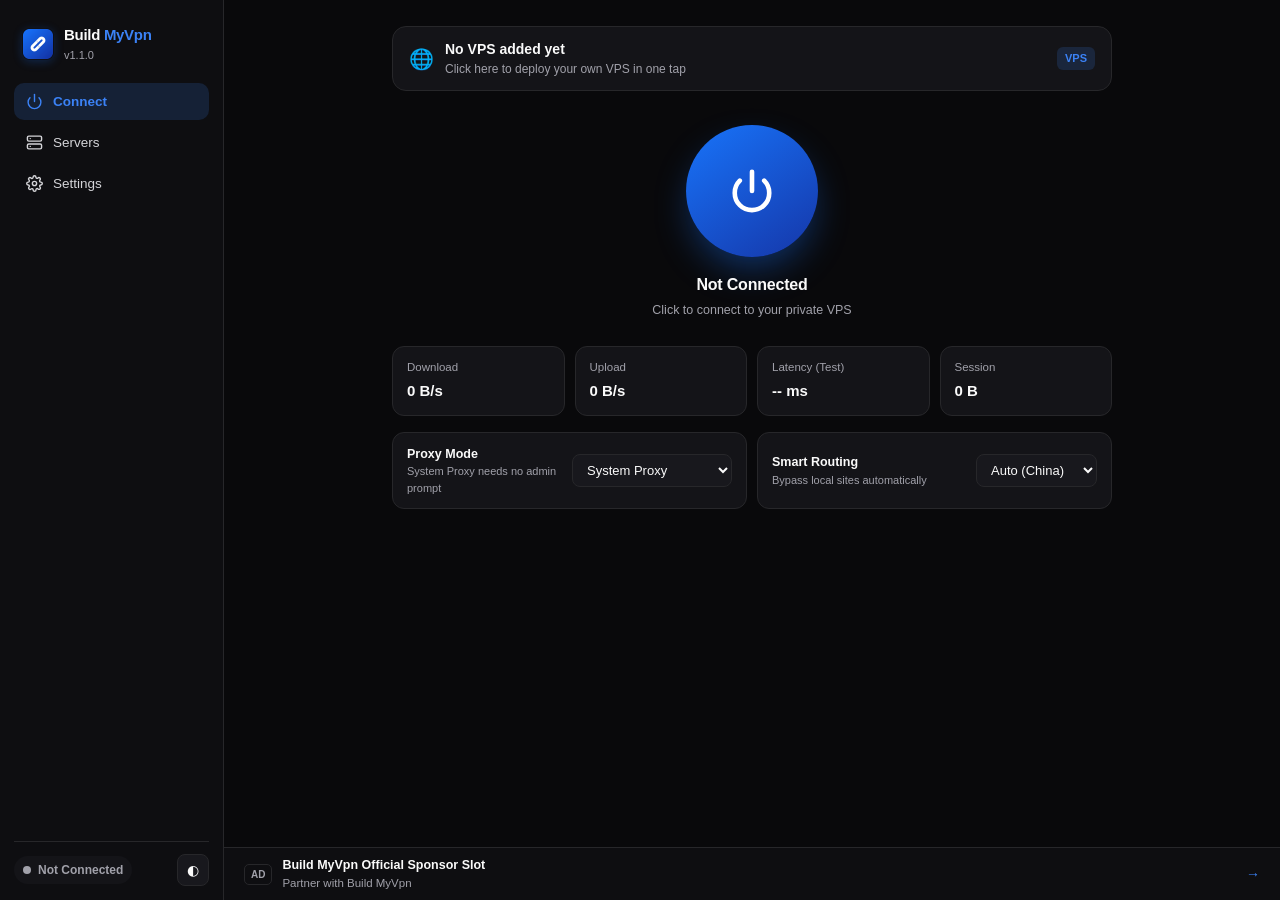
==== desktop/ui/index.html @ ef88e3ed "feat(brand,desktop): add Apple-blue brand icons for all platforms and build Tauri v2 Windows x64 + m" ====
<!DOCTYPE html>
<html lang="en" data-theme="light">
<head>
  <meta charset="UTF-8" />
  <meta name="viewport" content="width=device-width, initial-scale=1.0" />
  <title>Build MyVpn</title>
  <link rel="stylesheet" href="styles.css" />
</head>
<body>
  <div class="app-shell">
    <!-- Sidebar -->
    <aside class="sidebar">
      <div class="brand">
        <img src="logo.png" alt="Build MyVpn" />
        <div>
          <div class="brand-title">Build <span>MyVpn</span></div>
          <div class="brand-ver" id="appVer">v1.1.0</div>
        </div>
      </div>

      <nav class="nav-list">
        <button class="nav-item active" data-view="connect">
          <svg viewBox="0 0 24 24" fill="none" stroke="currentColor" stroke-width="2" stroke-linecap="round" stroke-linejoin="round"><path d="M18.36 6.64a9 9 0 1 1-12.73 0"/><line x1="12" y1="2" x2="12" y2="12"/></svg>
          <span data-i18n="nav_connect">Connect</span>
        </button>
        <button class="nav-item" data-view="servers">
          <svg viewBox="0 0 24 24" fill="none" stroke="currentColor" stroke-width="2" stroke-linecap="round" stroke-linejoin="round"><rect x="2" y="3" width="20" height="7" rx="2"/><rect x="2" y="14" width="20" height="7" rx="2"/><line x1="6" y1="6.5" x2="6.01" y2="6.5"/><line x1="6" y1="17.5" x2="6.01" y2="17.5"/></svg>
          <span data-i18n="nav_servers">Servers</span>
        </button>
        <button class="nav-item" data-view="settings">
          <svg viewBox="0 0 24 24" fill="none" stroke="currentColor" stroke-width="2" stroke-linecap="round" stroke-linejoin="round"><circle cx="12" cy="12" r="3"/><path d="M19.4 15a1.65 1.65 0 0 0 .33 1.82l.06.06a2 2 0 1 1-2.83 2.83l-.06-.06a1.65 1.65 0 0 0-1.82-.33 1.65 1.65 0 0 0-1 1.51V21a2 2 0 0 1-4 0v-.09A1.65 1.65 0 0 0 9 19.4a1.65 1.65 0 0 0-1.82.33l-.06.06a2 2 0 1 1-2.83-2.83l.06-.06a1.65 1.65 0 0 0 .33-1.82 1.65 1.65 0 0 0-1.51-1H3a2 2 0 0 1 0-4h.09A1.65 1.65 0 0 0 4.6 9a1.65 1.65 0 0 0-.33-1.82l-.06-.06a2 2 0 1 1 2.83-2.83l.06.06a1.65 1.65 0 0 0 1.82.33H9a1.65 1.65 0 0 0 1-1.51V3a2 2 0 0 1 4 0v.09a1.65 1.65 0 0 0 1 1.51 1.65 1.65 0 0 0 1.82-.33l.06-.06a2 2 0 1 1 2.83 2.83l-.06.06a1.65 1.65 0 0 0-.33 1.82V9c.26.6.85 1 1.51 1H21a2 2 0 0 1 0 4h-.09c-.66 0-1.25.4-1.51 1z"/></svg>
          <span data-i18n="nav_settings">Settings</span>
        </button>
      </nav>

      <div class="sidebar-footer">
        <div class="status-pill">
          <span class="dot" id="sideDot"></span>
          <span id="sideStatus" data-i18n="status_disconnected">Not Connected</span>
        </div>
        <button class="icon-btn" id="quickThemeBtn" title="Toggle Theme">◐</button>
      </div>
    </aside>

    <!-- Main Area -->
    <main class="main-area">
      <div class="view-scroll">
        <!-- CONNECT VIEW -->
        <section class="view active" id="view-connect">
          <div class="active-node-bar" id="activeNodeBar">
            <div class="node-meta">
              <span class="node-flag" id="activeFlag">🌐</span>
              <div>
                <div class="node-title" id="activeName" data-i18n="no_server">No VPS added yet</div>
                <div class="node-sub" id="activeSub" data-i18n="no_server_sub">Click here to deploy your own VPS in one tap</div>
              </div>
            </div>
            <span class="badge badge-blue" id="activeProtoBadge">REALITY</span>
          </div>

          <div class="power-stage">
            <button class="power-btn" id="powerBtn" aria-label="Connect">
              <svg viewBox="0 0 24 24" fill="none" stroke="currentColor" stroke-width="2.4" stroke-linecap="round" stroke-linejoin="round"><path d="M18.36 6.64a9 9 0 1 1-12.73 0"/><line x1="12" y1="2" x2="12" y2="12"/></svg>
            </button>
            <div class="power-state-label" id="powerLabel" data-i18n="status_disconnected">Not Connected</div>
            <div class="power-hint" id="powerHint" data-i18n="tap_to_connect">Click to connect to your private VPS</div>
            <div class="error-banner" id="errorBanner"></div>
          </div>

          <div class="metrics-grid">
            <div class="metric-card">
              <div class="metric-label" data-i18n="metric_down">Download</div>
              <div class="metric-val" id="speedDown">0 B/s</div>
            </div>
            <div class="metric-card">
              <div class="metric-label" data-i18n="metric_up">Upload</div>
              <div class="metric-val" id="speedUp">0 B/s</div>
            </div>
            <div class="metric-card metric-action" id="delayCard">
              <div class="metric-label" data-i18n="metric_delay">Latency (Test)</div>
              <div class="metric-val" id="delayVal">-- ms</div>
            </div>
            <div class="metric-card">
              <div class="metric-label" data-i18n="metric_session">Session</div>
              <div class="metric-val" id="sessionTraffic">0 B</div>
            </div>
          </div>

          <div class="quick-controls">
            <div class="ctrl-card">
              <div>
                <div class="ctrl-title" data-i18n="proxy_mode">Proxy Mode</div>
                <div class="ctrl-sub" data-i18n="proxy_mode_sub">System Proxy needs no admin prompt</div>
              </div>
              <select id="proxyModeSelect">
                <option value="system_proxy" data-i18n="mode_sysproxy">System Proxy</option>
                <option value="tun" data-i18n="mode_tun">TUN Global (Admin)</option>
              </select>
            </div>
            <div class="ctrl-card">
              <div>
                <div class="ctrl-title" data-i18n="routing_mode">Smart Routing</div>
                <div class="ctrl-sub" data-i18n="routing_mode_sub">Bypass local sites automatically</div>
              </div>
              <select id="routingModeSelect">
                <option value="auto_cn" data-i18n="route_cn">Auto (China)</option>
                <option value="auto_ir" data-i18n="route_ir">Auto (Iran)</option>
                <option value="auto_ru" data-i18n="route_ru">Auto (Russia)</option>
                <option value="global" data-i18n="route_global">Global Proxy</option>
                <option value="direct" data-i18n="route_direct">Direct</option>
              </select>
            </div>
          </div>
        </section>

        <!-- SERVERS VIEW -->
        <section class="view" id="view-servers">
          <div class="view-header">
            <h2 data-i18n="servers_title">My VPS Servers</h2>
            <div class="btn-row">
              <button class="btn" id="refreshServersBtn" data-i18n="btn_refresh">Check Status</button>
              <button class="btn btn-primary" id="openAddModalBtn" data-i18n="btn_add_vps">+ Add VPS</button>
            </div>
          </div>
          <div class="server-list" id="serverList"></div>
        </section>

        <!-- SETTINGS VIEW -->
        <section class="view" id="view-settings">
          <div class="view-header">
            <h2 data-i18n="settings_title">Settings</h2>
          </div>

          <div class="settings-group">
            <div class="setting-row">
              <div>
                <div class="setting-label" data-i18n="set_lang">Language</div>
                <div class="setting-desc" data-i18n="set_lang_desc">17 languages built in</div>
              </div>
              <select id="langSelect"></select>
            </div>
            <div class="setting-row">
              <div>
                <div class="setting-label" data-i18n="set_theme">Appearance</div>
                <div class="setting-desc" data-i18n="set_theme_desc">Auto switches by local time</div>
              </div>
              <select id="themeSelect">
                <option value="auto" data-i18n="theme_auto">Auto (Time)</option>
                <option value="light" data-i18n="theme_light">Light</option>
                <option value="dark" data-i18n="theme_dark">Dark</option>
              </select>
            </div>
            <div class="setting-row">
              <div>
                <div class="setting-label" data-i18n="set_port">Local Proxy Port</div>
                <div class="setting-desc" data-i18n="set_port_desc">HTTP &amp; SOCKS5 mixed port</div>
              </div>
              <input type="number" id="localPortInput" min="1024" max="65535" value="20808" style="width: 100px;" />
            </div>
            <div class="setting-row">
              <div>
                <div class="setting-label" data-i18n="set_tray">Minimize to System Tray</div>
                <div class="setting-desc" data-i18n="set_tray_desc">Keep running when window closes</div>
              </div>
              <input type="checkbox" id="minimizeTrayChk" checked />
            </div>
            <div class="setting-row">
              <div>
                <div class="setting-label" data-i18n="set_rules">Routing Rules (.srs)</div>
                <div class="setting-desc" id="rulesStatusText" data-i18n="set_rules_desc">Download latest validated CN / IR / RU rules</div>
              </div>
              <button class="btn btn-sm" id="updateRulesBtn" data-i18n="btn_update_rules">Update Rules</button>
            </div>
          </div>

          <div class="settings-group" style="padding: 14px 16px;">
            <div style="display:flex;align-items:center;justify-content:space-between;margin-bottom:10px;">
              <div class="setting-label" data-i18n="diag_title">Core Logs (sing-box)</div>
              <button class="btn btn-sm" id="refreshLogsBtn" data-i18n="btn_refresh_logs">Refresh Logs</button>
            </div>
            <div class="logs-box" id="logsBox">No logs yet.</div>
          </div>

          <div class="settings-group">
            <div class="setting-row">
              <div>
                <div class="setting-label" data-i18n="about_title">About Build MyVpn</div>
                <div class="setting-desc" id="aboutMeta" data-i18n="about_desc">Free, open-source GPLv3+ self-hosted VPS client</div>
              </div>
              <div class="btn-row">
                <button class="btn btn-sm" id="openWebBtn" data-i18n="btn_website">Website</button>
                <button class="btn btn-sm" id="openGhBtn" data-i18n="btn_github">GitHub</button>
                <button class="btn btn-sm" id="openPrivacyBtn" data-i18n="btn_privacy">Privacy</button>
              </div>
            </div>
          </div>
        </section>
      </div>

      <!-- Fixed Slim Sponsor Banner -->
      <div class="sponsor-bar" id="sponsorBar">
        <div class="sponsor-left">
          <span class="ad-tag" id="sponsorBadge">AD</span>
          <div style="min-width:0;">
            <div class="sponsor-title" id="sponsorTitle">Build MyVpn Official Sponsor Slot</div>
            <div class="sponsor-sub" id="sponsorSub">Partner with Build MyVpn</div>
          </div>
        </div>
        <span style="color:var(--accent);font-weight:700;">→</span>
      </div>
    </main>
  </div>

  <!-- Add / Deploy VPS Modal -->
  <div class="modal-backdrop" id="deployModal">
    <div class="modal-card">
      <div class="modal-title" data-i18n="modal_add_title">Add &amp; Auto-Deploy VPS</div>
      <div class="security-note" data-i18n="security_note">
        Security: SSH credentials stay in memory only during deployment and are immediately erased.
      </div>
      <div class="form-grid">
        <div class="form-field full">
          <label data-i18n="label_name">Server Name (optional)</label>
          <input type="text" id="inName" placeholder="e.g. Tokyo VPS" />
        </div>
        <div class="form-field">
          <label data-i18n="label_host">VPS IP or Domain</label>
          <input type="text" id="inHost" placeholder="203.0.113.10" />
        </div>
        <div class="form-field">
          <label data-i18n="label_ssh_port">SSH Port</label>
          <input type="number" id="inPort" value="22" min="1" max="65535" />
        </div>
        <div class="form-field">
          <label data-i18n="label_user">SSH Username</label>
          <input type="text" id="inUser" value="root" />
        </div>
        <div class="form-field">
          <label data-i18n="label_auth">Authentication</label>
          <select id="inAuthType">
            <option value="password" data-i18n="auth_password">SSH Password</option>
            <option value="key" data-i18n="auth_key">Private Key (PEM)</option>
          </select>
        </div>
        <div class="form-field full" id="passField">
          <label data-i18n="label_pass">SSH Password</label>
          <input type="password" id="inPass" placeholder="••••••••" autocomplete="off" />
        </div>
        <div class="form-field full" id="keyField" style="display:none;">
          <label data-i18n="label_key">Private Key Content</label>
          <textarea id="inKey" rows="3" placeholder="-----BEGIN OPENSSH PRIVATE KEY-----"></textarea>
        </div>
        <div class="form-field full">
          <label data-i18n="label_protocol">Protocol</label>
          <select id="inProto">
            <option value="reality" data-i18n="proto_reality">VLESS + REALITY (TCP 443 · Recommended)</option>
            <option value="dual" data-i18n="proto_dual">Dual: REALITY + Hysteria2 (UDP 443)</option>
          </select>
        </div>
      </div>

      <div class="warning-box" id="hy2WarnBox">
        <div data-i18n="hy2_warn">High blocking risk: UDP-based Hysteria2 is easier to throttle or block on strict networks.</div>
        <label>
          <input type="checkbox" id="hy2RiskChk" />
          <span data-i18n="hy2_confirm">I understand the blocking risk.</span>
        </label>
      </div>

      <div class="progress-wrap" id="deployProgressWrap">
        <div class="progress-track"><div class="progress-fill" id="deployProgressBar"></div></div>
        <div class="progress-msg" id="deployProgressMsg">Preparing...</div>
      </div>

      <div class="modal-actions">
        <button class="btn" id="cancelDeployBtn" data-i18n="btn_cancel">Cancel</button>
        <button class="btn btn-primary" id="startDeployBtn" data-i18n="btn_deploy">Deploy Now</button>
      </div>
    </div>
  </div>

  <!-- TOFU Fingerprint Confirm Modal -->
  <div class="modal-backdrop" id="tofuModal">
    <div class="modal-card" style="max-width:440px;">
      <div class="modal-title" data-i18n="tofu_title">Verify SSH Host Key Fingerprint</div>
      <p style="font-size:13px;color:var(--muted);" data-i18n="tofu_desc">First time connecting to this VPS. Confirm the SHA-256 fingerprint:</p>
      <div class="fp-code" id="tofuFingerprint">SHA256:...</div>
      <div class="modal-actions">
        <button class="btn" id="tofuCancelBtn" data-i18n="btn_cancel">Cancel</button>
        <button class="btn btn-primary" id="tofuTrustBtn" data-i18n="tofu_trust">Trust &amp; Deploy</button>
      </div>
    </div>
  </div>

  <script src="i18n.js"></script>
  <script src="app.js"></script>
</body>
</html>
---- desktop/ui/styles.css ----
:root, [data-theme="light"] {
  --bg: #ffffff;
  --sidebar-bg: #f7f7f9;
  --surface: #f4f4f6;
  --surface-elevated: #ffffff;
  --surface-hover: #eaecef;
  --text: #09090b;
  --text-secondary: #3f3f46;
  --muted: #71717a;
  --border: #e4e4e7;
  --accent: #1874fa;
  --accent-hover: #145ed4;
  --accent-soft: rgba(24, 116, 250, 0.1);
  --green: #16a34a;
  --green-soft: rgba(22, 163, 74, 0.12);
  --amber: #d97706;
  --amber-soft: rgba(217, 119, 6, 0.12);
  --red: #dc2626;
  --red-soft: rgba(220, 38, 38, 0.1);
  --shadow-sm: 0 1px 2px rgba(0, 0, 0, 0.04);
  --shadow-md: 0 10px 30px -10px rgba(0, 0, 0, 0.1);
}

[data-theme="dark"] {
  --bg: #09090b;
  --sidebar-bg: #0e0e11;
  --surface: #141418;
  --surface-elevated: #18181d;
  --surface-hover: #212127;
  --text: #fafafa;
  --text-secondary: #d4d4d8;
  --muted: #a1a1aa;
  --border: #27272a;
  --accent: #3b82f6;
  --accent-hover: #60a5fa;
  --accent-soft: rgba(59, 130, 246, 0.16);
  --green: #22c55e;
  --green-soft: rgba(34, 197, 94, 0.16);
  --amber: #f59e0b;
  --amber-soft: rgba(245, 158, 11, 0.15);
  --red: #ef4444;
  --red-soft: rgba(239, 68, 68, 0.15);
  --shadow-sm: 0 1px 2px rgba(0, 0, 0, 0.35);
  --shadow-md: 0 14px 36px -12px rgba(0, 0, 0, 0.65);
}

* { box-sizing: border-box; margin: 0; padding: 0; }
html, body { height: 100%; overflow: hidden; }
body {
  font-family: -apple-system, BlinkMacSystemFont, "SF Pro Text", "Segoe UI", Roboto, "PingFang SC", "Noto Sans SC", sans-serif;
  background: var(--bg);
  color: var(--text);
  font-size: 14px;
  line-height: 1.5;
  user-select: none;
  -webkit-font-smoothing: antialiased;
}

.app-shell {
  display: grid;
  grid-template-columns: 224px 1fr;
  height: 100vh;
}

/* Sidebar */
.sidebar {
  background: var(--sidebar-bg);
  border-inline-end: 1px solid var(--border);
  display: flex;
  flex-direction: column;
  padding: 20px 14px 14px;
}

.brand {
  display: flex;
  align-items: center;
  gap: 10px;
  padding: 4px 8px 20px;
}
.brand img {
  width: 32px;
  height: 32px;
  border-radius: 8px;
  box-shadow: 0 2px 10px rgba(24, 116, 250, 0.25);
}
.brand-title {
  font-weight: 700;
  font-size: 15px;
  letter-spacing: -0.3px;
}
.brand-title span { color: var(--accent); }
.brand-ver {
  font-size: 11px;
  color: var(--muted);
}

.nav-list {
  display: flex;
  flex-direction: column;
  gap: 4px;
  flex: 1;
}
.nav-item {
  display: flex;
  align-items: center;
  gap: 10px;
  width: 100%;
  padding: 10px 12px;
  border-radius: 10px;
  border: none;
  background: transparent;
  color: var(--text-secondary);
  font-size: 13.5px;
  font-weight: 500;
  cursor: pointer;
  text-align: start;
  transition: background 0.14s, color 0.14s;
}
.nav-item:hover { background: var(--surface-hover); color: var(--text); }
.nav-item.active {
  background: var(--accent-soft);
  color: var(--accent);
  font-weight: 600;
}
.nav-item svg { width: 17px; height: 17px; flex-shrink: 0; }

.sidebar-footer {
  border-top: 1px solid var(--border);
  padding-top: 12px;
  display: flex;
  align-items: center;
  justify-content: space-between;
  gap: 8px;
}
.status-pill {
  display: inline-flex;
  align-items: center;
  gap: 7px;
  font-size: 12px;
  font-weight: 600;
  color: var(--muted);
  padding: 5px 9px;
  border-radius: 999px;
  background: var(--surface);
}
.dot {
  width: 8px;
  height: 8px;
  border-radius: 50%;
  background: var(--muted);
  flex-shrink: 0;
}
.dot.online { background: var(--green); box-shadow: 0 0 0 3px var(--green-soft); }
.dot.connecting { background: var(--amber); box-shadow: 0 0 0 3px var(--amber-soft); }

.icon-btn {
  width: 32px;
  height: 32px;
  border-radius: 8px;
  border: 1px solid var(--border);
  background: var(--surface-elevated);
  color: var(--text);
  display: inline-flex;
  align-items: center;
  justify-content: center;
  cursor: pointer;
  font-size: 14px;
}
.icon-btn:hover { background: var(--surface-hover); }

/* Main Content */
.main-area {
  display: flex;
  flex-direction: column;
  height: 100vh;
  overflow: hidden;
}
.view-scroll {
  flex: 1;
  overflow-y: auto;
  padding: 26px 30px 20px;
}
.view { display: none; max-width: 720px; margin: 0 auto; }
.view.active { display: block; }

/* Connect View */
.active-node-bar {
  display: flex;
  align-items: center;
  justify-content: space-between;
  gap: 12px;
  background: var(--surface);
  border: 1px solid var(--border);
  border-radius: 14px;
  padding: 12px 16px;
  cursor: pointer;
  transition: border-color 0.15s;
}
.active-node-bar:hover { border-color: var(--accent); }
.node-meta { display: flex; align-items: center; gap: 11px; min-width: 0; }
.node-flag { font-size: 20px; }
.node-title { font-weight: 600; font-size: 14px; white-space: nowrap; overflow: hidden; text-overflow: ellipsis; }
.node-sub { font-size: 12px; color: var(--muted); }

.power-stage {
  display: flex;
  flex-direction: column;
  align-items: center;
  padding: 34px 0 26px;
}
.power-btn {
  width: 132px;
  height: 132px;
  border-radius: 50%;
  border: none;
  cursor: pointer;
  display: flex;
  align-items: center;
  justify-content: center;
  color: #ffffff;
  background: linear-gradient(145deg, #1874fa 0%, #1536a8 100%);
  box-shadow: 0 16px 38px -8px rgba(24, 116, 250, 0.45);
  transition: transform 0.16s ease, box-shadow 0.2s ease, background 0.2s ease;
}
.power-btn:hover { transform: scale(1.03); }
.power-btn:active { transform: scale(0.97); }
.power-btn.connected {
  background: linear-gradient(145deg, #22c55e 0%, #15803d 100%);
  box-shadow: 0 16px 38px -8px rgba(34, 197, 94, 0.48);
}
.power-btn.connecting {
  background: linear-gradient(145deg, #f59e0b 0%, #d97706 100%);
  box-shadow: 0 14px 32px -8px rgba(245, 158, 11, 0.45);
}
.power-btn svg { width: 46px; height: 46px; }
.power-state-label {
  margin-top: 16px;
  font-size: 16px;
  font-weight: 700;
  letter-spacing: -0.2px;
}
.power-hint {
  margin-top: 4px;
  font-size: 12.5px;
  color: var(--muted);
}
.error-banner {
  margin-top: 12px;
  padding: 9px 14px;
  border-radius: 10px;
  background: var(--red-soft);
  color: var(--red);
  font-size: 12.5px;
  max-width: 520px;
  text-align: center;
  display: none;
}
.error-banner.show { display: block; }

/* Metrics grid */
.metrics-grid {
  display: grid;
  grid-template-columns: repeat(4, 1fr);
  gap: 10px;
  margin-bottom: 16px;
}
.metric-card {
  background: var(--surface);
  border: 1px solid var(--border);
  border-radius: 12px;
  padding: 12px 14px;
}
.metric-label { font-size: 11.5px; color: var(--muted); font-weight: 500; }
.metric-val {
  margin-top: 4px;
  font-size: 15px;
  font-weight: 700;
  font-variant-numeric: tabular-nums;
}
.metric-action {
  cursor: pointer;
  transition: border-color 0.14s;
}
.metric-action:hover { border-color: var(--accent); }

/* Mode controls */
.quick-controls {
  display: grid;
  grid-template-columns: 1fr 1fr;
  gap: 10px;
}
.ctrl-card {
  background: var(--surface);
  border: 1px solid var(--border);
  border-radius: 12px;
  padding: 12px 14px;
  display: flex;
  align-items: center;
  justify-content: space-between;
  gap: 10px;
}
.ctrl-title { font-size: 12.5px; font-weight: 600; }
.ctrl-sub { font-size: 11px; color: var(--muted); }

select, input[type="text"], input[type="password"], input[type="number"], textarea {
  background: var(--surface-elevated);
  color: var(--text);
  border: 1px solid var(--border);
  border-radius: 8px;
  padding: 7px 10px;
  font-family: inherit;
  font-size: 13px;
  outline: none;
  transition: border-color 0.14s;
}
select:focus, input:focus, textarea:focus { border-color: var(--accent); }

/* Servers View */
.view-header {
  display: flex;
  align-items: center;
  justify-content: space-between;
  margin-bottom: 18px;
}
.view-header h2 { font-size: 19px; font-weight: 700; letter-spacing: -0.3px; }
.btn-row { display: flex; gap: 8px; }

.btn {
  display: inline-flex;
  align-items: center;
  justify-content: center;
  gap: 6px;
  padding: 8px 14px;
  border-radius: 9px;
  border: 1px solid var(--border);
  background: var(--surface-elevated);
  color: var(--text);
  font-size: 13px;
  font-weight: 600;
  cursor: pointer;
  transition: background 0.14s, border-color 0.14s;
}
.btn:hover { background: var(--surface-hover); }
.btn-primary {
  background: var(--accent);
  border-color: var(--accent);
  color: #ffffff;
}
.btn-primary:hover { background: var(--accent-hover); border-color: var(--accent-hover); }
.btn-danger {
  color: var(--red);
  border-color: transparent;
  background: var(--red-soft);
}
.btn-sm { padding: 5px 10px; font-size: 12px; border-radius: 7px; }
.btn:disabled { opacity: 0.55; cursor: not-allowed; }

.server-list { display: flex; flex-direction: column; gap: 10px; }
.server-card {
  background: var(--surface);
  border: 1px solid var(--border);
  border-radius: 14px;
  padding: 14px 16px;
  display: flex;
  align-items: center;
  justify-content: space-between;
  gap: 14px;
  transition: border-color 0.14s;
}
.server-card.selected { border-color: var(--accent); background: var(--accent-soft); }
.server-left { display: flex; align-items: center; gap: 12px; min-width: 0; flex: 1; }
.server-info { min-width: 0; }
.server-name { font-weight: 700; font-size: 14px; display: flex; align-items: center; gap: 8px; }
.server-sub { font-size: 12px; color: var(--muted); margin-top: 2px; }
.badge {
  display: inline-flex;
  align-items: center;
  padding: 2px 7px;
  border-radius: 6px;
  font-size: 11px;
  font-weight: 600;
  background: var(--surface-elevated);
  border: 1px solid var(--border);
  color: var(--text-secondary);
}
.badge-green { background: var(--green-soft); border-color: transparent; color: var(--green); }
.badge-blue { background: var(--accent-soft); border-color: transparent; color: var(--accent); }
.empty-state {
  text-align: center;
  padding: 54px 20px;
  background: var(--surface);
  border: 1px dashed var(--border);
  border-radius: 16px;
  color: var(--muted);
}
.empty-state h3 { color: var(--text); margin-bottom: 6px; font-size: 15px; }

/* Settings View */
.settings-group {
  background: var(--surface);
  border: 1px solid var(--border);
  border-radius: 14px;
  margin-bottom: 14px;
  overflow: hidden;
}
.setting-row {
  display: flex;
  align-items: center;
  justify-content: space-between;
  gap: 16px;
  padding: 13px 16px;
  border-bottom: 1px solid var(--border);
}
.setting-row:last-child { border-bottom: none; }
.setting-label { font-weight: 600; font-size: 13.5px; }
.setting-desc { font-size: 12px; color: var(--muted); margin-top: 2px; }

.logs-box {
  background: #0c0c0f;
  color: #d4d4d8;
  font-family: ui-monospace, SFMono-Regular, Menlo, Consolas, monospace;
  font-size: 11.5px;
  line-height: 1.5;
  padding: 12px;
  border-radius: 10px;
  height: 170px;
  overflow-y: auto;
  white-space: pre-wrap;
  word-break: break-all;
  user-select: text;
}

/* Bottom Sponsor Bar */
.sponsor-bar {
  border-top: 1px solid var(--border);
  background: var(--sidebar-bg);
  padding: 8px 20px;
  display: flex;
  align-items: center;
  justify-content: space-between;
  gap: 12px;
  cursor: pointer;
}
.sponsor-bar:hover { background: var(--surface); }
.sponsor-left { display: flex; align-items: center; gap: 10px; min-width: 0; }
.ad-tag {
  font-size: 10px;
  font-weight: 700;
  padding: 2px 6px;
  border-radius: 5px;
  border: 1px solid var(--border);
  color: var(--muted);
}
.sponsor-title { font-size: 12.5px; font-weight: 600; white-space: nowrap; overflow: hidden; text-overflow: ellipsis; }
.sponsor-sub { font-size: 11.5px; color: var(--muted); white-space: nowrap; overflow: hidden; text-overflow: ellipsis; }

/* Modal */
.modal-backdrop {
  position: fixed;
  inset: 0;
  background: rgba(0, 0, 0, 0.55);
  backdrop-filter: blur(4px);
  display: none;
  align-items: center;
  justify-content: center;
  z-index: 100;
  padding: 20px;
}
.modal-backdrop.open { display: flex; }
.modal-card {
  background: var(--surface-elevated);
  border: 1px solid var(--border);
  border-radius: 16px;
  width: 100%;
  max-width: 490px;
  max-height: 90vh;
  overflow-y: auto;
  padding: 22px;
  box-shadow: var(--shadow-md);
}
.modal-title { font-size: 16px; font-weight: 700; margin-bottom: 14px; }
.form-grid { display: grid; grid-template-columns: 1fr 1fr; gap: 10px; }
.form-field { display: flex; flex-direction: column; gap: 5px; margin-bottom: 10px; }
.form-field label { font-size: 12px; font-weight: 600; color: var(--text-secondary); }
.form-field.full { grid-column: 1 / -1; }
.security-note {
  font-size: 11.5px;
  color: var(--muted);
  background: var(--surface);
  border-radius: 8px;
  padding: 8px 10px;
  margin-bottom: 12px;
}
.warning-box {
  font-size: 12px;
  color: var(--amber);
  background: var(--amber-soft);
  border-radius: 10px;
  padding: 10px 12px;
  margin-bottom: 12px;
  display: none;
}
.warning-box.show { display: block; }
.warning-box label { display: flex; align-items: flex-start; gap: 8px; margin-top: 8px; cursor: pointer; color: var(--text); font-weight: 600; }

.progress-wrap {
  margin: 12px 0;
  display: none;
}
.progress-wrap.show { display: block; }
.progress-track {
  height: 7px;
  background: var(--surface);
  border-radius: 999px;
  overflow: hidden;
}
.progress-fill {
  height: 100%;
  width: 0%;
  background: var(--accent);
  transition: width 0.25s ease;
}
.progress-msg {
  margin-top: 6px;
  font-size: 12px;
  color: var(--muted);
}

.fp-code {
  font-family: ui-monospace, SFMono-Regular, Menlo, Consolas, monospace;
  font-size: 12px;
  background: var(--surface);
  border: 1px solid var(--border);
  border-radius: 8px;
  padding: 10px;
  word-break: break-all;
  margin: 10px 0 14px;
  user-select: text;
}
.modal-actions {
  display: flex;
  justify-content: flex-end;
  gap: 8px;
  margin-top: 14px;
}
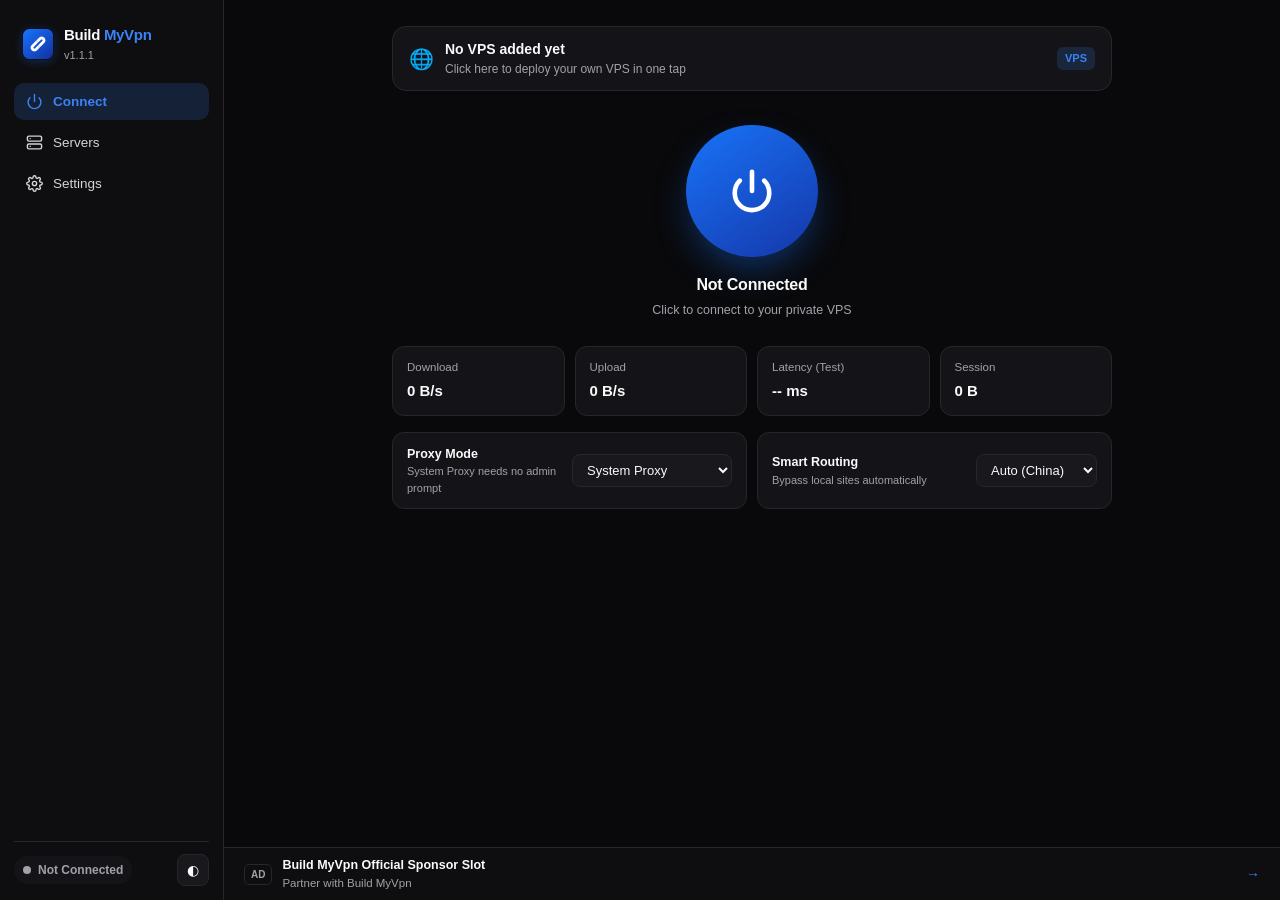
==== commit 13026a2f: "fix(deploy,ui): preserve existing VPS keys across multi-device deploys and unify Android/macOS/Windo" ====
--- a/desktop/ui/index.html
+++ b/desktop/ui/index.html
@@ -14,7 +14,7 @@
         <img src="logo.png" alt="Build MyVpn" />
         <div>
           <div class="brand-title">Build <span>MyVpn</span></div>
-          <div class="brand-ver" id="appVer">v1.1.0</div>
+          <div class="brand-ver" id="appVer">v1.1.1</div>
         </div>
       </div>
 
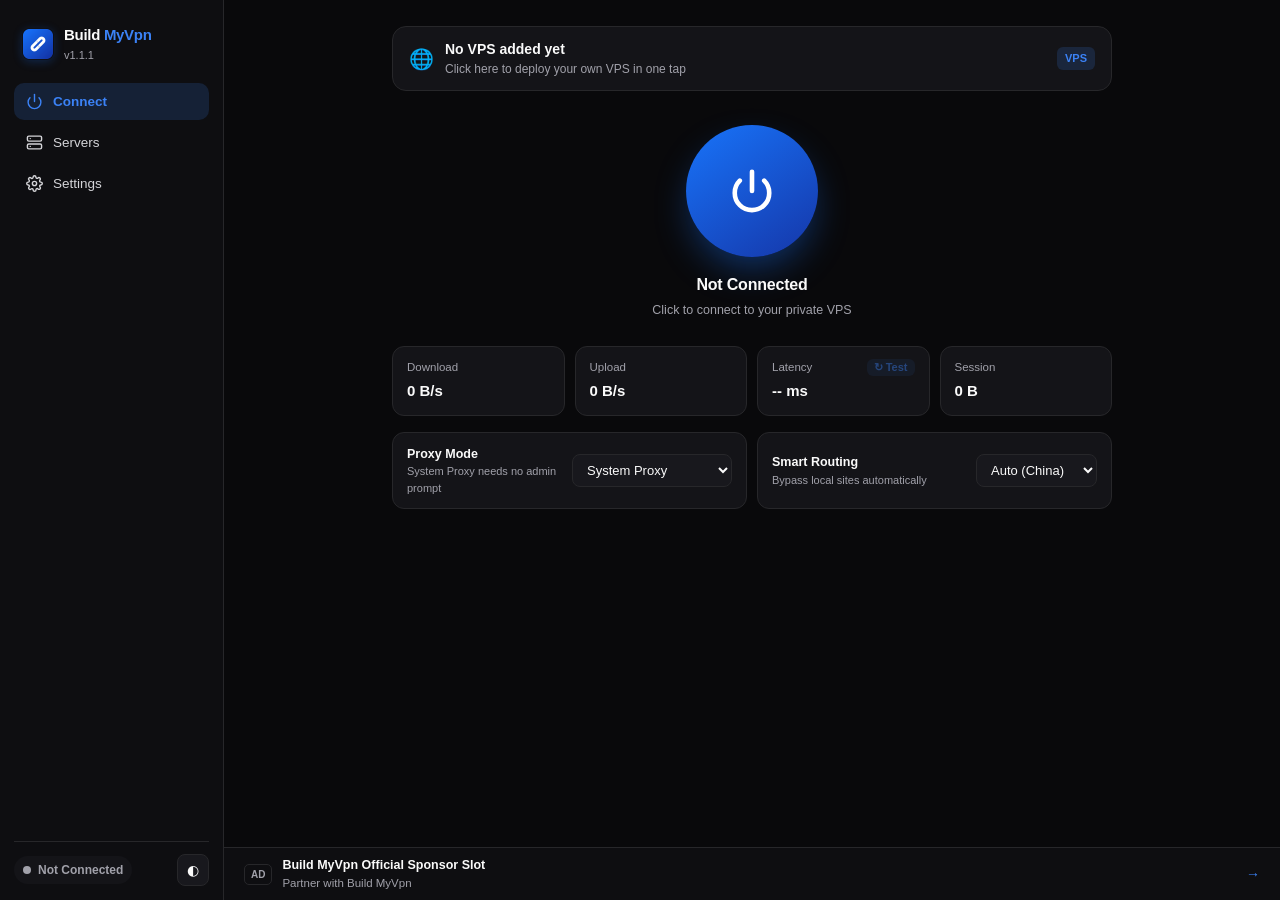
==== commit 572d449b: "feat(ui): add explicit Latency Test button and auto-ping on connect across macOS, Windows, and Andro" ====
--- a/desktop/ui/index.html
+++ b/desktop/ui/index.html
@@ -77,7 +77,13 @@
               <div class="metric-val" id="speedUp">0 B/s</div>
             </div>
             <div class="metric-card metric-action" id="delayCard">
-              <div class="metric-label" data-i18n="metric_delay">Latency (Test)</div>
+              <div class="metric-head">
+                <div class="metric-label" data-i18n="metric_delay">Latency</div>
+                <button type="button" class="ping-btn" id="delayTestBtn" disabled>
+                  <span id="delaySpin">↻</span>
+                  <span data-i18n="btn_test_delay">Test</span>
+                </button>
+              </div>
               <div class="metric-val" id="delayVal">-- ms</div>
             </div>
             <div class="metric-card">
--- a/desktop/ui/styles.css
+++ b/desktop/ui/styles.css
@@ -282,6 +282,37 @@
   transition: border-color 0.14s;
 }
 .metric-action:hover { border-color: var(--accent); }
+.metric-head {
+  display: flex;
+  align-items: center;
+  justify-content: space-between;
+  gap: 6px;
+}
+.ping-btn {
+  display: inline-flex;
+  align-items: center;
+  gap: 3px;
+  padding: 2px 7px;
+  border-radius: 6px;
+  border: none;
+  background: var(--accent-soft);
+  color: var(--accent);
+  font-size: 11px;
+  font-weight: 600;
+  font-family: inherit;
+  cursor: pointer;
+  transition: background 0.14s, color 0.14s, opacity 0.14s;
+}
+.ping-btn:hover:not(:disabled) {
+  background: var(--accent);
+  color: #ffffff;
+}
+.ping-btn:disabled {
+  opacity: 0.45;
+  cursor: not-allowed;
+}
+@keyframes bmv-spin { to { transform: rotate(360deg); } }
+.spinning { display: inline-block; animation: bmv-spin 0.7s linear infinite; }
 
 /* Mode controls */
 .quick-controls {
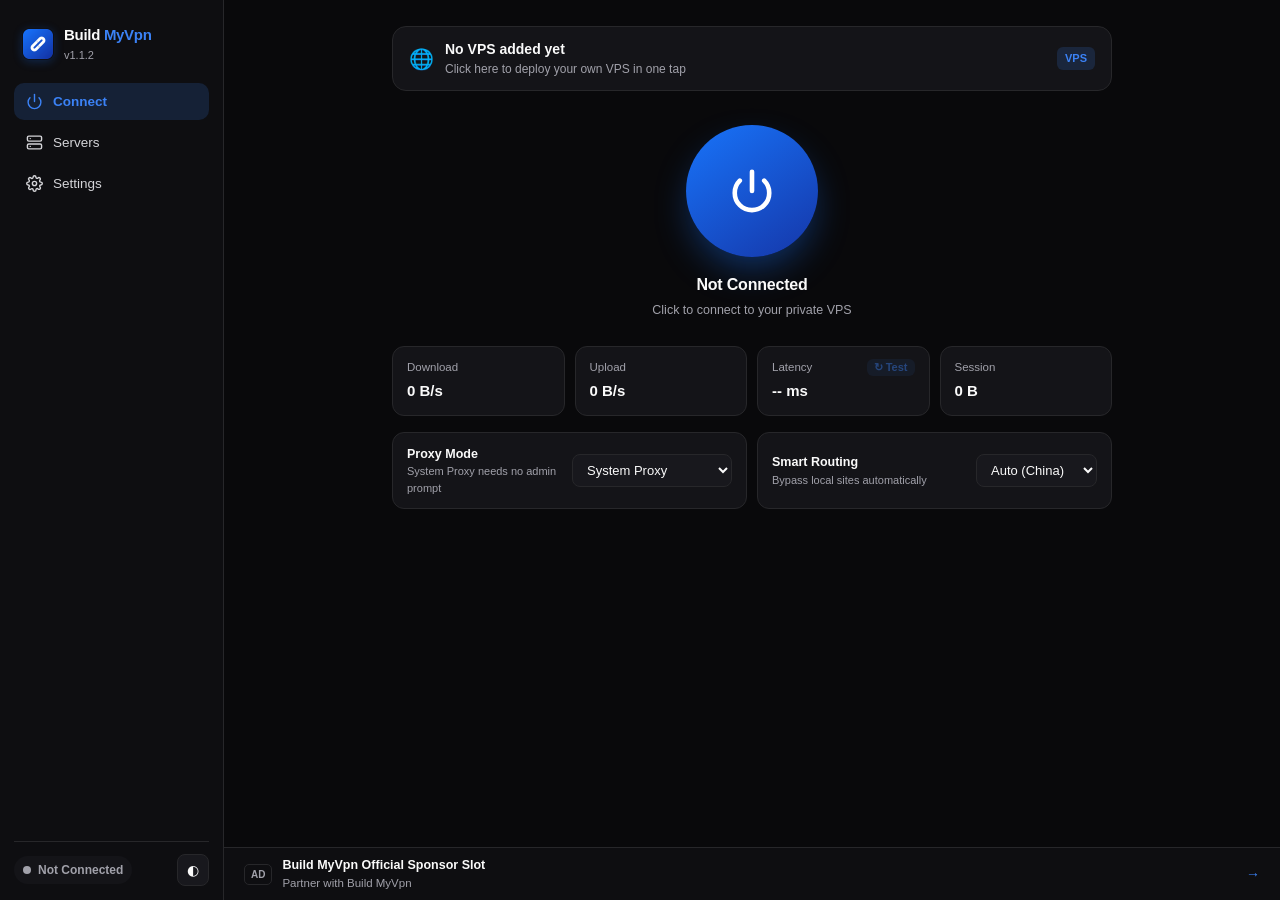
==== commit 140a52be: "feat(updater): add auto-update check, manual check button, and one-click download/install across And" ====
--- a/desktop/ui/index.html
+++ b/desktop/ui/index.html
@@ -14,7 +14,7 @@
         <img src="logo.png" alt="Build MyVpn" />
         <div>
           <div class="brand-title">Build <span>MyVpn</span></div>
-          <div class="brand-ver" id="appVer">v1.1.1</div>
+          <div class="brand-ver" id="appVer">v1.1.2</div>
         </div>
       </div>
 
@@ -44,6 +44,18 @@
 
     <!-- Main Area -->
     <main class="main-area">
+      <!-- Slim Auto-Update Banner (shown only when a newer version is available) -->
+      <div class="update-banner" id="updateBanner">
+        <div class="update-banner-left">
+          <span class="badge badge-blue" id="updateBannerTag">v1.1.3</span>
+          <span class="update-banner-title" id="updateBannerText" data-i18n="update_avail">New version available</span>
+        </div>
+        <div class="update-banner-actions">
+          <button class="btn btn-sm btn-primary" id="bannerUpdateBtn" data-i18n="btn_update_now">Update Now</button>
+          <button class="btn btn-sm" id="bannerLaterBtn" data-i18n="btn_later">Later</button>
+        </div>
+      </div>
+
       <div class="view-scroll">
         <!-- CONNECT VIEW -->
         <section class="view active" id="view-connect">
@@ -176,6 +188,22 @@
                 <div class="setting-desc" id="rulesStatusText" data-i18n="set_rules_desc">Download latest validated CN / IR / RU rules</div>
               </div>
               <button class="btn btn-sm" id="updateRulesBtn" data-i18n="btn_update_rules">Update Rules</button>
+            </div>
+            <div class="setting-row" style="flex-direction:column;align-items:stretch;gap:8px;">
+              <div style="display:flex;align-items:center;justify-content:space-between;gap:12px;">
+                <div>
+                  <div class="setting-label" data-i18n="set_update">Software Update</div>
+                  <div class="setting-desc" id="updateStatusText" data-i18n="set_update_desc">Auto-checks on launch · Click to check manually</div>
+                </div>
+                <div class="btn-row">
+                  <button class="btn btn-sm btn-primary" id="installUpdateBtn" style="display:none;" data-i18n="btn_update_now">Update Now</button>
+                  <button class="btn btn-sm" id="checkUpdateBtn" data-i18n="btn_check_update">Check for Updates</button>
+                </div>
+              </div>
+              <div class="progress-wrap" id="updateProgressWrap" style="margin:0;">
+                <div class="progress-track"><div class="progress-fill" id="updateProgressBar"></div></div>
+                <div class="progress-msg" id="updateProgressMsg">Downloading...</div>
+              </div>
             </div>
           </div>
 
--- a/desktop/ui/styles.css
+++ b/desktop/ui/styles.css
@@ -461,6 +461,22 @@
   user-select: text;
 }
 
+/* Update Banner */
+.update-banner {
+  display: none;
+  align-items: center;
+  justify-content: space-between;
+  gap: 12px;
+  padding: 10px 20px;
+  background: var(--accent-soft);
+  border-bottom: 1px solid var(--accent);
+  font-size: 12.5px;
+}
+.update-banner.show { display: flex; }
+.update-banner-left { display: flex; align-items: center; gap: 8px; min-width: 0; }
+.update-banner-title { font-weight: 600; color: var(--text); }
+.update-banner-actions { display: flex; align-items: center; gap: 6px; flex-shrink: 0; }
+
 /* Bottom Sponsor Bar */
 .sponsor-bar {
   border-top: 1px solid var(--border);
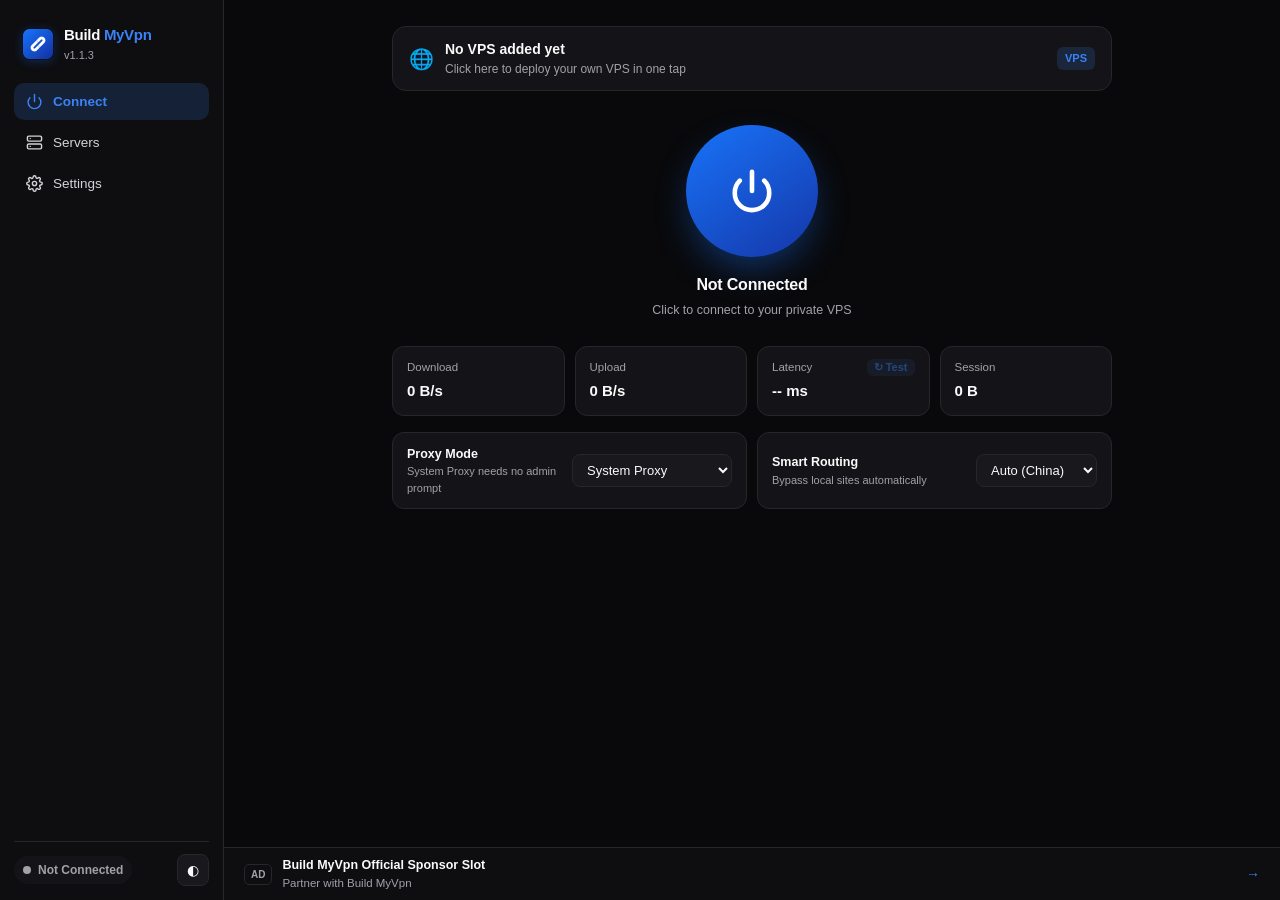
==== commit ac431119: "fix(macos): stop repeated Keychain prompts by using 0600 local AES-256-GCM key cached in RAM (v1.1.3" ====
--- a/desktop/ui/index.html
+++ b/desktop/ui/index.html
@@ -14,7 +14,7 @@
         <img src="logo.png" alt="Build MyVpn" />
         <div>
           <div class="brand-title">Build <span>MyVpn</span></div>
-          <div class="brand-ver" id="appVer">v1.1.2</div>
+          <div class="brand-ver" id="appVer">v1.1.3</div>
         </div>
       </div>
 
